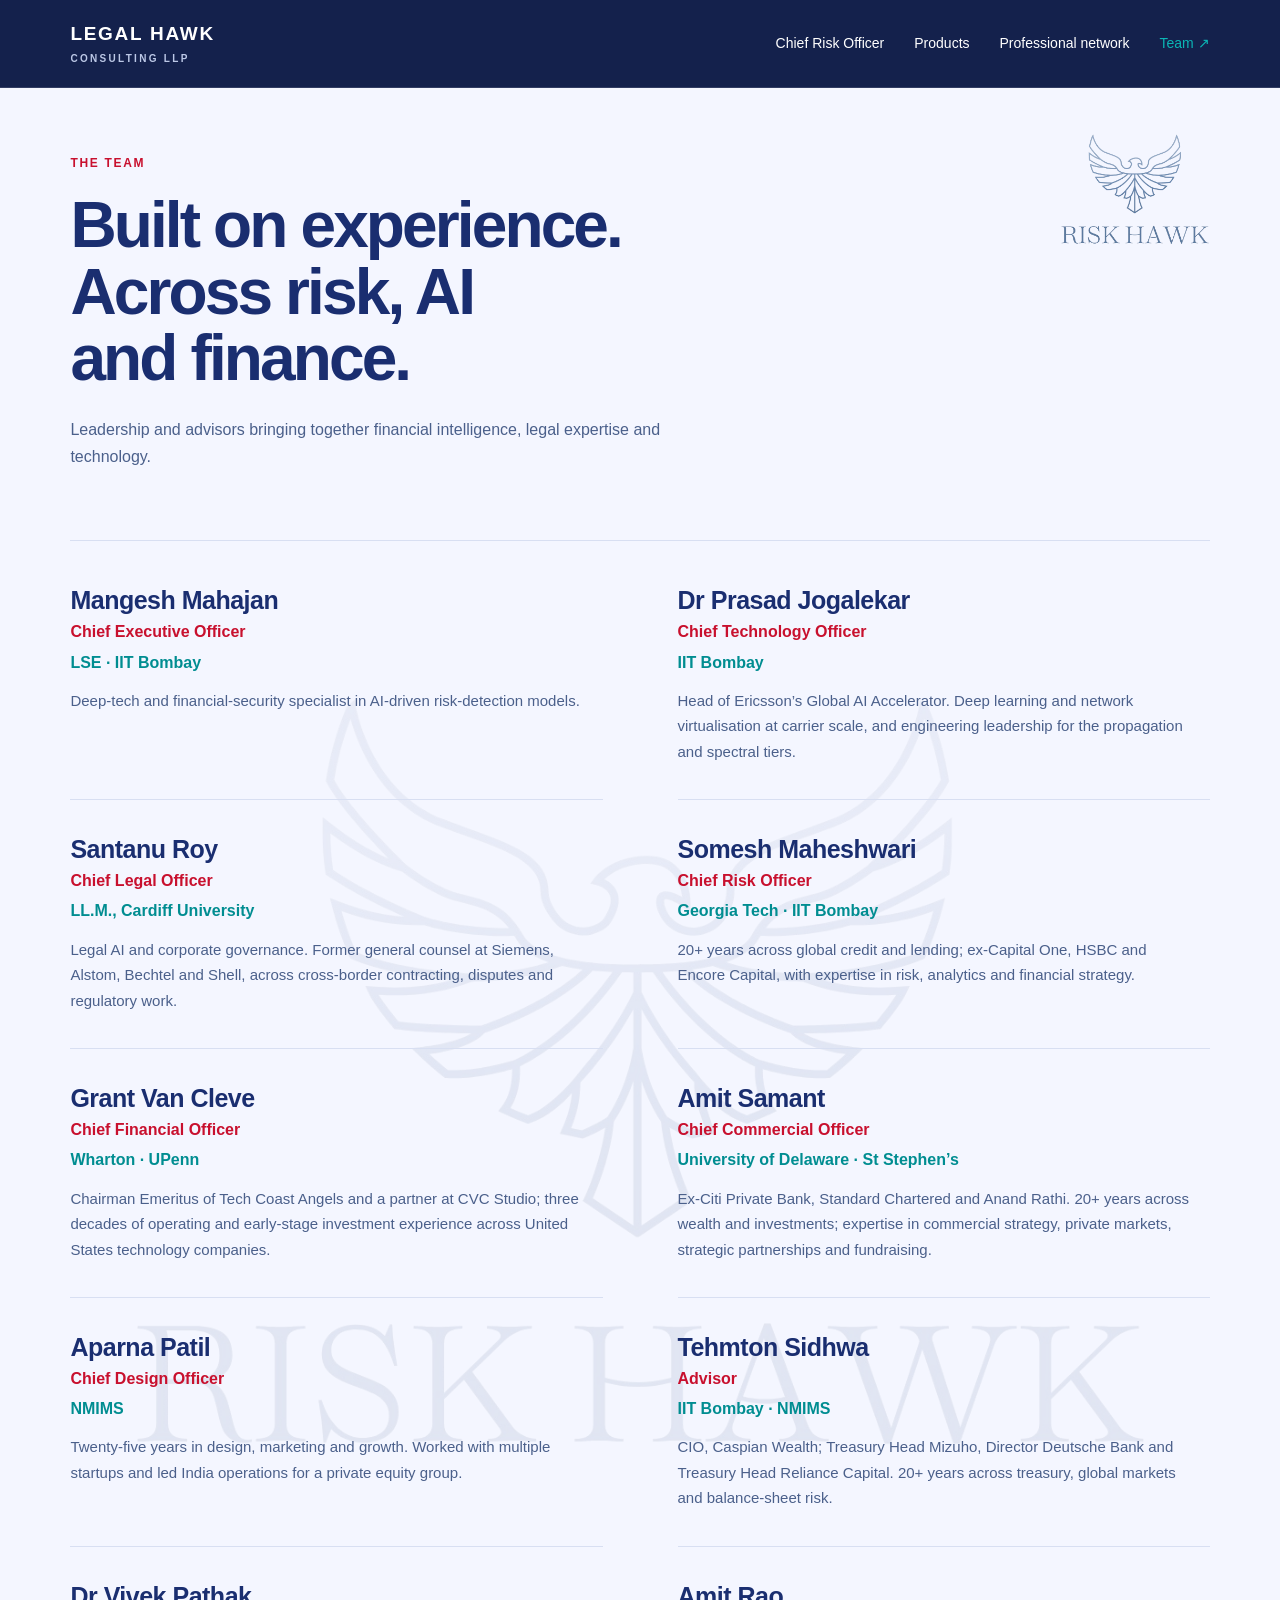
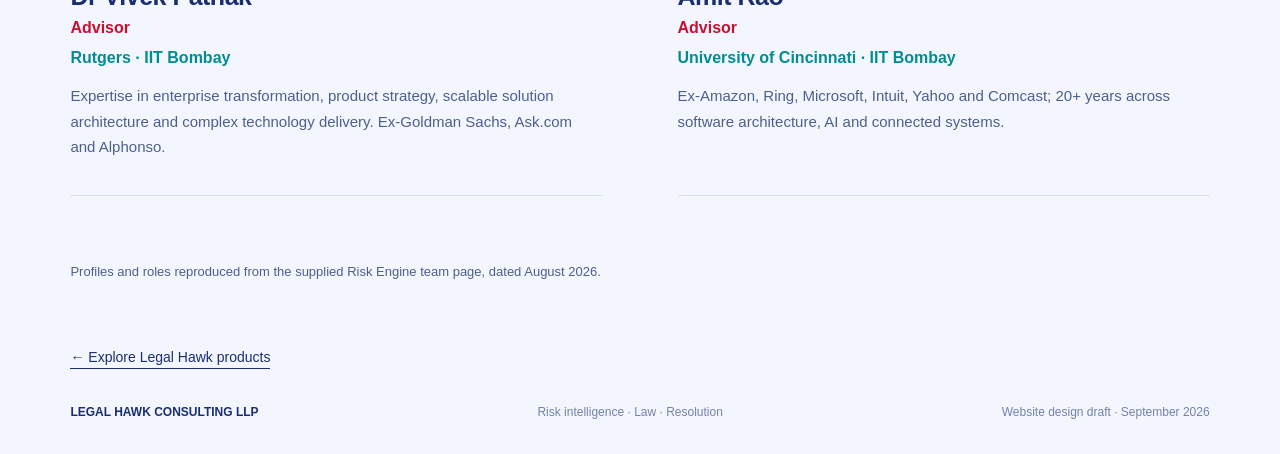
==== team.html @ fd09e492 "Add Legal Hawk website and team page for GitHub Pages" ====
<!doctype html><html lang="en"><head><meta charset="utf-8"><meta name="viewport" content="width=device-width,initial-scale=1"><title>Our Team | Legal Hawk Consulting LLP</title><meta name="description" content="Legal Hawk: commercial lending risk intelligence and future products across insolvency, mediation and distressed assets."><link rel="stylesheet" href="style.css"><link rel="icon" href="data:image/svg+xml,%3Csvg xmlns='http://www.w3.org/2000/svg' viewBox='0 0 32 32'%3E%3Crect width='32' height='32' rx='5' fill='%2314214c'/%3E%3Ctext x='7' y='24' fill='%230bb5b5' font-family='Arial' font-size='24' font-weight='bold'%3EL%3C/text%3E%3C/svg%3E"></head><body><header><a class="brand" href="index.html">LEGAL HAWK<small>CONSULTING LLP</small></a><nav aria-label="Main navigation"><a href="index.html#cro">Chief Risk Officer</a><a href="index.html#products">Products</a><a href="index.html#network">Professional network</a><a href="team.html" aria-current="page">Team ↗</a></nav></header><main><div class="wrap"><section class="team-hero"><div class="eyebrow">The team</div><h1>Built on experience.<br>Across risk, AI<br>and finance.</h1><p>Leadership and advisors bringing together financial intelligence, legal expertise and technology.</p><img src="assets/risk-hawk-blue.webp" alt="Risk Hawk emblem"></section><section class="team-grid" aria-label="Leadership and advisors"><article class="person"><h2>Mangesh Mahajan</h2><div class="role">Chief Executive Officer</div><div class="education">LSE · IIT Bombay</div><p>Deep-tech and financial-security specialist in AI-driven risk-detection models.</p></article><article class="person"><h2>Dr Prasad Jogalekar</h2><div class="role">Chief Technology Officer</div><div class="education">IIT Bombay</div><p>Head of Ericsson’s Global AI Accelerator. Deep learning and network virtualisation at carrier scale, and engineering leadership for the propagation and spectral tiers.</p></article><article class="person"><h2>Santanu Roy</h2><div class="role">Chief Legal Officer</div><div class="education">LL.M., Cardiff University</div><p>Legal AI and corporate governance. Former general counsel at Siemens, Alstom, Bechtel and Shell, across cross-border contracting, disputes and regulatory work.</p></article><article class="person"><h2>Somesh Maheshwari</h2><div class="role">Chief Risk Officer</div><div class="education">Georgia Tech · IIT Bombay</div><p>20+ years across global credit and lending; ex-Capital One, HSBC and Encore Capital, with expertise in risk, analytics and financial strategy.</p></article><article class="person"><h2>Grant Van Cleve</h2><div class="role">Chief Financial Officer</div><div class="education">Wharton · UPenn</div><p>Chairman Emeritus of Tech Coast Angels and a partner at CVC Studio; three decades of operating and early-stage investment experience across United States technology companies.</p></article><article class="person"><h2>Amit Samant</h2><div class="role">Chief Commercial Officer</div><div class="education">University of Delaware · St Stephen’s</div><p>Ex-Citi Private Bank, Standard Chartered and Anand Rathi. 20+ years across wealth and investments; expertise in commercial strategy, private markets, strategic partnerships and fundraising.</p></article><article class="person"><h2>Aparna Patil</h2><div class="role">Chief Design Officer</div><div class="education">NMIMS</div><p>Twenty-five years in design, marketing and growth. Worked with multiple startups and led India operations for a private equity group.</p></article><article class="person"><h2>Tehmton Sidhwa</h2><div class="role">Advisor</div><div class="education">IIT Bombay · NMIMS</div><p>CIO, Caspian Wealth; Treasury Head Mizuho, Director Deutsche Bank and Treasury Head Reliance Capital. 20+ years across treasury, global markets and balance-sheet risk.</p></article><article class="person"><h2>Dr Vivek Pathak</h2><div class="role">Advisor</div><div class="education">Rutgers · IIT Bombay</div><p>Expertise in enterprise transformation, product strategy, scalable solution architecture and complex technology delivery. Ex-Goldman Sachs, Ask.com and Alphonso.</p></article><article class="person"><h2>Amit Rao</h2><div class="role">Advisor</div><div class="education">University of Cincinnati · IIT Bombay</div><p>Ex-Amazon, Ring, Microsoft, Intuit, Yahoo and Comcast; 20+ years across software architecture, AI and connected systems.</p></article></section><p class="team-foot">Profiles and roles reproduced from the supplied Risk Engine team page, dated August 2026.</p><a class="link" href="index.html">← Explore Legal Hawk products</a></div></main><div class="wrap"><footer><b>LEGAL HAWK CONSULTING LLP</b><span>Risk intelligence · Law · Resolution</span><span>Website design draft · September 2026</span></footer></div></body></html>
---- style.css ----
:root{--navy:#14214c;--ink:#1a2e70;--teal:#0bb5b5;--red:#c8102e;--blue:#3d50a2;--pale:#f4f6ff;--line:#d8dff2;--body:#4b608b}*{box-sizing:border-box}html{scroll-behavior:smooth;scroll-padding-top:95px}body{margin:0;font:16px/1.7 Arial,sans-serif;color:var(--ink);background:var(--pale)}a{color:inherit;text-decoration:none}button{font:inherit}header{height:88px;padding:0 5.5%;display:flex;align-items:center;justify-content:space-between;border-bottom:1px solid #ffffff20;background:var(--navy);color:white;gap:25px}.brand{font-size:19px;font-weight:700;letter-spacing:.09em;line-height:1.25}.brand small{display:block;font-size:10px;letter-spacing:.23em;margin-top:7px;color:#bcc8e6}nav{display:flex;gap:30px;font-size:14px}nav a:hover,nav a[aria-current]{color:var(--teal)}.wrap{width:min(1230px,89%);margin:auto}.hero{background:var(--navy);color:white;overflow:hidden}.hero-inner{padding:66px 0 58px;display:grid;grid-template-columns:1.5fr 1fr;gap:55px;align-items:center}.chips{display:flex;gap:10px;margin-bottom:32px}.chips i{height:34px;width:34px;border-radius:8px;background:var(--red)}.chips i:nth-child(2){background:var(--teal)}.chips i:nth-child(3){background:var(--blue)}.eyebrow{font-size:12px;font-weight:700;letter-spacing:.14em;text-transform:uppercase;color:var(--red)}.hero .eyebrow{color:#bdc9e8}h1{font-size:clamp(48px,6.3vw,83px);line-height:1.04;letter-spacing:-.045em;margin:19px 0 24px}h1 span{color:var(--teal)}h2{font-size:clamp(32px,3.5vw,48px);line-height:1.16;letter-spacing:-.035em;margin:16px 0 23px}h3{font-size:24px;line-height:1.3;margin:12px 0}p{color:var(--body);margin:0 0 20px}.hero p{color:#d4def2;max-width:640px;font-size:18px}.hero .lead{font-size:22px;color:#ff8297;font-style:italic}.hero-art{text-align:center;border:1px solid #52639a66;padding:25px 25px 30px;background:#1b2c602f;position:relative}.hero-art img{display:block;width:100%;margin:-20px auto -10px}.hero-art .eyebrow{color:var(--teal)}.hero-art p{font-size:13px;margin:10px 0 0}.actions{display:flex;gap:23px;align-items:center;flex-wrap:wrap;margin-top:30px}.btn{background:var(--teal);color:#102047;padding:14px 21px;display:inline-block;font-weight:700;font-size:14px}.link{font-size:14px;border-bottom:1px solid currentColor;padding-bottom:3px}.strip{display:grid;grid-template-columns:repeat(3,1fr);border-top:1px solid #52639a77;padding:28px 0 36px;gap:35px}.strip b{display:block;color:var(--teal);font-size:26px}.strip span{font-size:13px;color:#c4d1eb}.section{padding:85px 0;border-bottom:1px solid var(--line)}.section-head{display:flex;justify-content:space-between;align-items:end;gap:50px;margin-bottom:35px}.section-head p{max-width:430px;margin:0}.status{display:inline-block;background:#e1e8fa;color:var(--ink);font-size:11px;letter-spacing:.08em;padding:5px 9px;font-weight:700}.status.current{background:#d5eeec;color:#136b70}.product-main{display:grid;grid-template-columns:1fr 1fr;gap:60px}.product-main h3{font-size:29px}.layers{display:grid;gap:12px}.layer{background:white;border-left:3px solid var(--teal);padding:20px 24px}.layer b{font-size:17px}.layer p{font-size:14px;margin:6px 0 0}.workflow{display:grid;grid-template-columns:repeat(4,1fr);margin:40px 0 0;gap:1px;background:var(--line);border:1px solid var(--line)}.workflow div{background:#eaf0fc;padding:22px}.workflow span{display:block;font-size:12px;color:var(--red);margin-bottom:10px}.evidence{margin-top:28px;border-top:1px solid var(--line);padding-top:20px;font-size:14px}.evidence b{color:var(--ink)}.product-grid{display:grid;grid-template-columns:repeat(2,1fr);gap:24px}.product-card{padding:30px;background:white;border-top:3px solid var(--blue)}.product-card:last-child{grid-column:1/-1}.product-card .num{float:right;color:#8392ba;font-size:13px}.product-card p{font-size:15px}.product-card details{border-top:1px solid var(--line);padding-top:16px;margin-top:20px}.product-card summary{cursor:pointer;font-size:14px;font-weight:700}.product-card ul{font-size:14px;color:var(--body);padding-left:20px;line-height:1.85}.note{font-size:13px;color:#60749e;margin-top:22px}.referral{background:var(--navy);color:white}.referral p{color:#c7d3eb}.referral .eyebrow{color:#ff8297}.ref-grid{display:grid;grid-template-columns:1.15fr 1fr 1fr;gap:40px;margin-top:40px}.reward{border-top:1px solid #6373a6;padding-top:20px}.reward strong{font-size:55px;line-height:1.2;color:var(--teal)}.reward h3{font-size:19px}.reward p{font-size:14px}.team-banner{display:flex;align-items:center;justify-content:space-between;gap:40px}.team-banner img{width:190px;height:190px;object-fit:contain}.team-hero{padding:65px 0 50px;border-bottom:1px solid var(--line);position:relative}.team-hero h1{font-size:clamp(40px,5vw,64px);max-width:850px}.team-hero p{max-width:650px}.team-hero img{position:absolute;right:0;top:45px;width:150px;opacity:.8}.team-grid{display:grid;grid-template-columns:1fr 1fr;gap:0 75px;position:relative;padding:10px 0 65px}.team-grid:before{content:'';position:absolute;inset:0;background:url('assets/hawk-watermark.webp') center/90% auto no-repeat;pointer-events:none}.person{position:relative;padding:35px 0;border-bottom:1px solid var(--line)}.person h2{font-size:25px;letter-spacing:-.02em;margin:0 0 3px}.role{color:var(--red);font-weight:700}.education{color:#008d91;font-weight:700;margin:3px 0 12px}.person p{font-size:15px;max-width:520px;margin:0}.team-foot{font-size:13px;padding-bottom:40px}footer{padding:32px 0;font-size:12px;display:flex;justify-content:space-between;gap:20px;color:#7283a9}footer b{color:var(--ink)}a:focus-visible,summary:focus-visible{outline:3px solid var(--teal);outline-offset:6px}@media(max-width:800px){header{height:auto;min-height:85px;padding:18px 5.5%;flex-wrap:wrap}nav{gap:20px;font-size:13px}.hero-inner{grid-template-columns:1fr;gap:30px;padding-top:40px}.hero-art{max-width:380px;width:100%;margin:auto}.hero-art img{width:260px}.section{padding:55px 0}.section-head{display:block}.section-head p{margin-top:20px}.product-main{grid-template-columns:1fr;gap:25px}.ref-grid{grid-template-columns:1fr 1fr}.ref-grid>div:first-child{grid-column:1/-1}.team-grid{gap:0 35px}.team-hero img{display:none}.strip{gap:18px}.strip b{font-size:22px}}@media(max-width:520px){h1{font-size:49px}.hero p{font-size:16px}.hero .lead{font-size:19px}.strip{grid-template-columns:1fr;gap:13px}.strip b{display:inline;margin-right:12px;font-size:21px}.product-grid,.team-grid,.ref-grid{grid-template-columns:1fr}.product-card{padding:23px}.workflow{grid-template-columns:1fr 1fr}.team-banner img{display:none}.team-banner{display:block}.team-grid:before{background-size:150%}.reward strong{font-size:46px}footer{display:block}.brand{font-size:17px}}@media(prefers-reduced-motion:reduce){html{scroll-behavior:auto}}
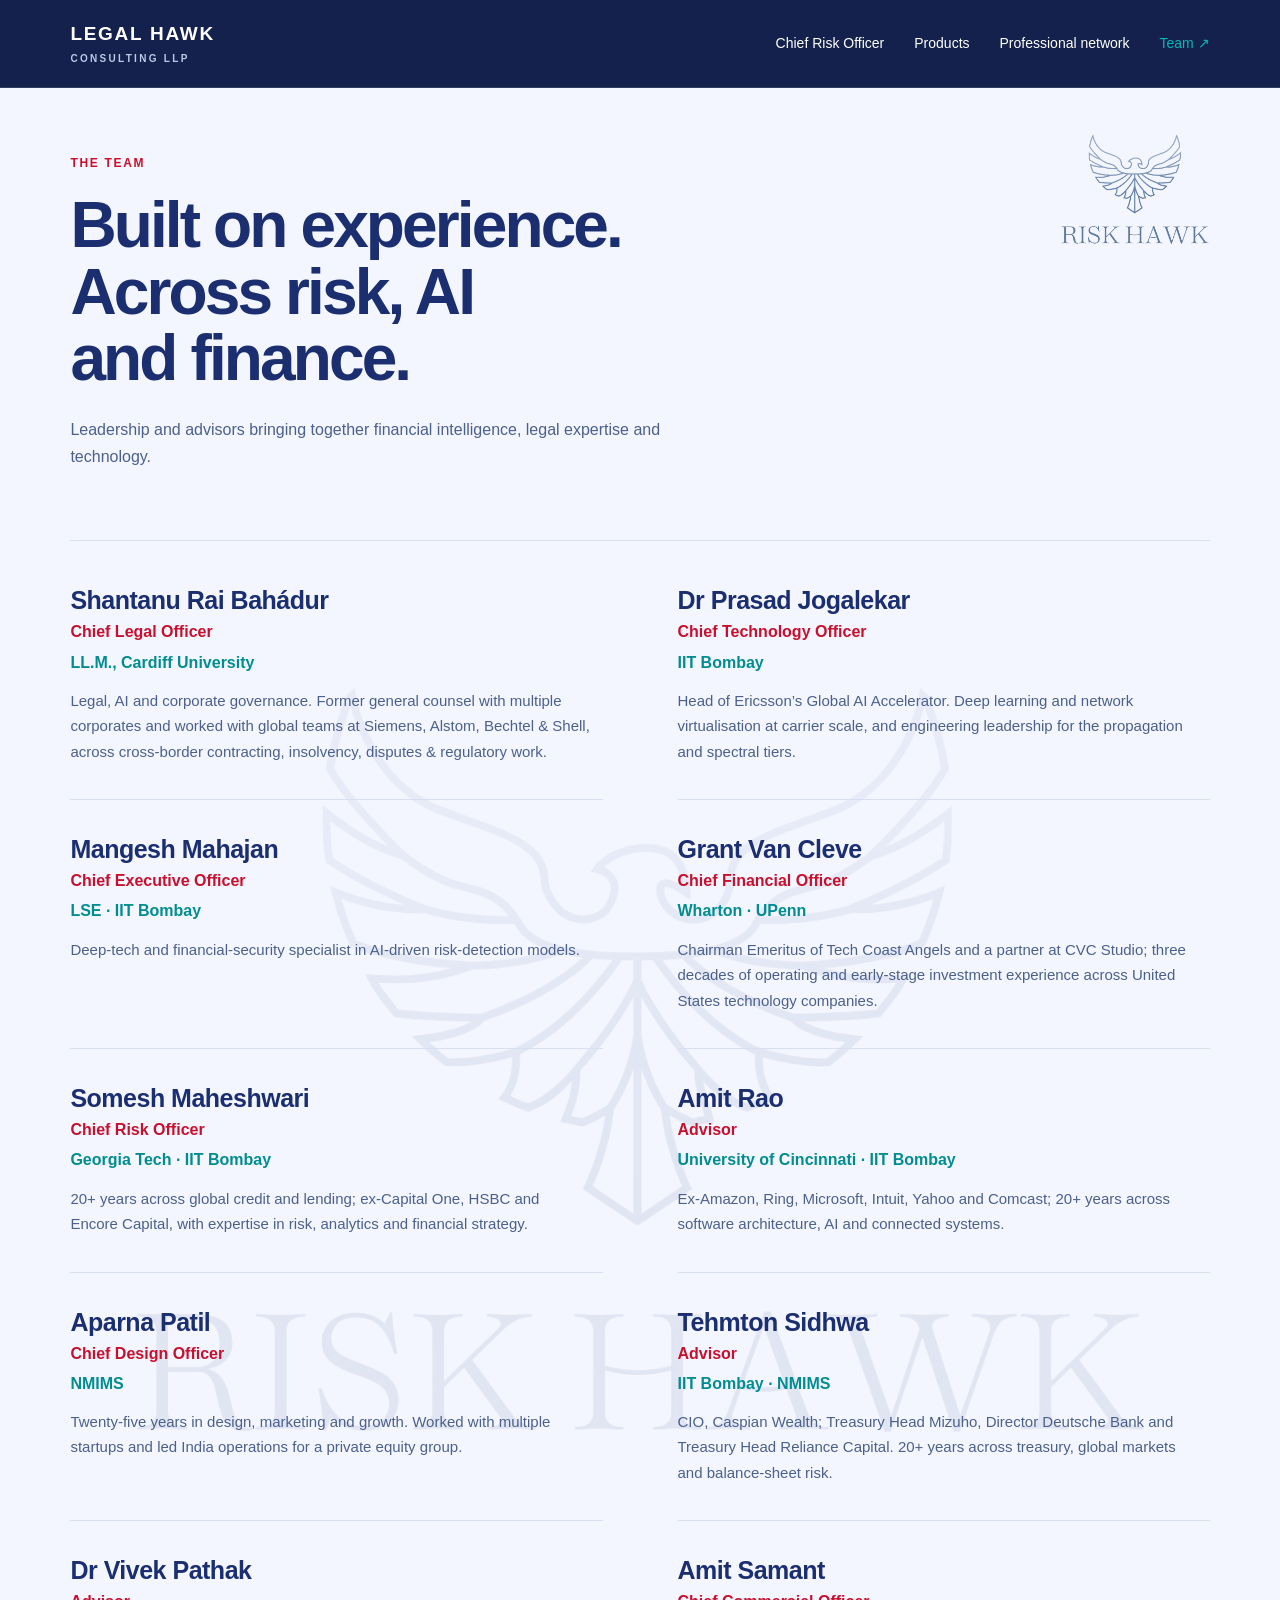
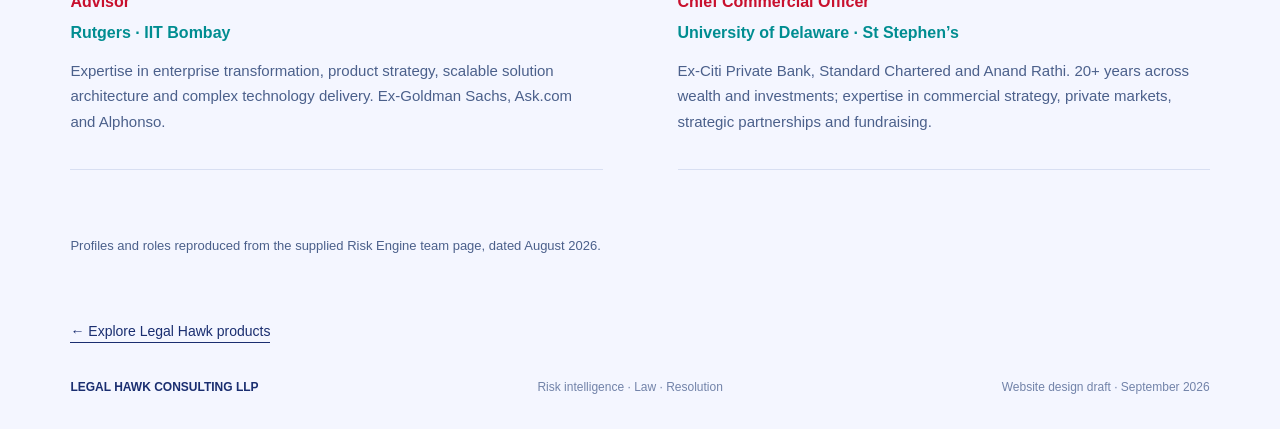
==== commit 964f3ab6: "Update IBC distress copy and reorder the team Revise the first IBC-as-a-Service distress-signal bull" ====
--- a/team.html
+++ b/team.html
@@ -1 +1 @@
-<!doctype html><html lang="en"><head><meta charset="utf-8"><meta name="viewport" content="width=device-width,initial-scale=1"><title>Our Team | Legal Hawk Consulting LLP</title><meta name="description" content="Legal Hawk: commercial lending risk intelligence and future products across insolvency, mediation and distressed assets."><link rel="stylesheet" href="style.css"><link rel="icon" href="data:image/svg+xml,%3Csvg xmlns='http://www.w3.org/2000/svg' viewBox='0 0 32 32'%3E%3Crect width='32' height='32' rx='5' fill='%2314214c'/%3E%3Ctext x='7' y='24' fill='%230bb5b5' font-family='Arial' font-size='24' font-weight='bold'%3EL%3C/text%3E%3C/svg%3E"></head><body><header><a class="brand" href="index.html">LEGAL HAWK<small>CONSULTING LLP</small></a><nav aria-label="Main navigation"><a href="index.html#cro">Chief Risk Officer</a><a href="index.html#products">Products</a><a href="index.html#network">Professional network</a><a href="team.html" aria-current="page">Team ↗</a></nav></header><main><div class="wrap"><section class="team-hero"><div class="eyebrow">The team</div><h1>Built on experience.<br>Across risk, AI<br>and finance.</h1><p>Leadership and advisors bringing together financial intelligence, legal expertise and technology.</p><img src="assets/risk-hawk-blue.webp" alt="Risk Hawk emblem"></section><section class="team-grid" aria-label="Leadership and advisors"><article class="person"><h2>Mangesh Mahajan</h2><div class="role">Chief Executive Officer</div><div class="education">LSE · IIT Bombay</div><p>Deep-tech and financial-security specialist in AI-driven risk-detection models.</p></article><article class="person"><h2>Dr Prasad Jogalekar</h2><div class="role">Chief Technology Officer</div><div class="education">IIT Bombay</div><p>Head of Ericsson’s Global AI Accelerator. Deep learning and network virtualisation at carrier scale, and engineering leadership for the propagation and spectral tiers.</p></article><article class="person"><h2>Santanu Roy</h2><div class="role">Chief Legal Officer</div><div class="education">LL.M., Cardiff University</div><p>Legal AI and corporate governance. Former general counsel at Siemens, Alstom, Bechtel and Shell, across cross-border contracting, disputes and regulatory work.</p></article><article class="person"><h2>Somesh Maheshwari</h2><div class="role">Chief Risk Officer</div><div class="education">Georgia Tech · IIT Bombay</div><p>20+ years across global credit and lending; ex-Capital One, HSBC and Encore Capital, with expertise in risk, analytics and financial strategy.</p></article><article class="person"><h2>Grant Van Cleve</h2><div class="role">Chief Financial Officer</div><div class="education">Wharton · UPenn</div><p>Chairman Emeritus of Tech Coast Angels and a partner at CVC Studio; three decades of operating and early-stage investment experience across United States technology companies.</p></article><article class="person"><h2>Amit Samant</h2><div class="role">Chief Commercial Officer</div><div class="education">University of Delaware · St Stephen’s</div><p>Ex-Citi Private Bank, Standard Chartered and Anand Rathi. 20+ years across wealth and investments; expertise in commercial strategy, private markets, strategic partnerships and fundraising.</p></article><article class="person"><h2>Aparna Patil</h2><div class="role">Chief Design Officer</div><div class="education">NMIMS</div><p>Twenty-five years in design, marketing and growth. Worked with multiple startups and led India operations for a private equity group.</p></article><article class="person"><h2>Tehmton Sidhwa</h2><div class="role">Advisor</div><div class="education">IIT Bombay · NMIMS</div><p>CIO, Caspian Wealth; Treasury Head Mizuho, Director Deutsche Bank and Treasury Head Reliance Capital. 20+ years across treasury, global markets and balance-sheet risk.</p></article><article class="person"><h2>Dr Vivek Pathak</h2><div class="role">Advisor</div><div class="education">Rutgers · IIT Bombay</div><p>Expertise in enterprise transformation, product strategy, scalable solution architecture and complex technology delivery. Ex-Goldman Sachs, Ask.com and Alphonso.</p></article><article class="person"><h2>Amit Rao</h2><div class="role">Advisor</div><div class="education">University of Cincinnati · IIT Bombay</div><p>Ex-Amazon, Ring, Microsoft, Intuit, Yahoo and Comcast; 20+ years across software architecture, AI and connected systems.</p></article></section><p class="team-foot">Profiles and roles reproduced from the supplied Risk Engine team page, dated August 2026.</p><a class="link" href="index.html">← Explore Legal Hawk products</a></div></main><div class="wrap"><footer><b>LEGAL HAWK CONSULTING LLP</b><span>Risk intelligence · Law · Resolution</span><span>Website design draft · September 2026</span></footer></div></body></html>+<!doctype html><html lang="en"><head><meta charset="utf-8"><meta name="viewport" content="width=device-width,initial-scale=1"><title>Our Team | Legal Hawk Consulting LLP</title><meta name="description" content="Legal Hawk: commercial lending risk intelligence and future products across insolvency, mediation and distressed assets."><link rel="stylesheet" href="style.css"><link rel="icon" href="data:image/svg+xml,%3Csvg xmlns='http://www.w3.org/2000/svg' viewBox='0 0 32 32'%3E%3Crect width='32' height='32' rx='5' fill='%2314214c'/%3E%3Ctext x='7' y='24' fill='%230bb5b5' font-family='Arial' font-size='24' font-weight='bold'%3EL%3C/text%3E%3C/svg%3E"></head><body><header><a class="brand" href="index.html">LEGAL HAWK<small>CONSULTING LLP</small></a><nav aria-label="Main navigation"><a href="index.html#cro">Chief Risk Officer</a><a href="index.html#products">Products</a><a href="index.html#network">Professional network</a><a href="team.html" aria-current="page">Team ↗</a></nav></header><main><div class="wrap"><section class="team-hero"><div class="eyebrow">The team</div><h1>Built on experience.<br>Across risk, AI<br>and finance.</h1><p>Leadership and advisors bringing together financial intelligence, legal expertise and technology.</p><img src="assets/risk-hawk-blue.webp" alt="Risk Hawk emblem"></section><section class="team-grid" aria-label="Leadership and advisors"><article class="person"><h2>Shantanu Rai Bahádur</h2><div class="role">Chief Legal Officer</div><div class="education">LL.M., Cardiff University</div><p>Legal, AI and corporate governance. Former general counsel with multiple corporates and worked with global teams at Siemens, Alstom, Bechtel &amp; Shell, across cross-border contracting, insolvency, disputes &amp; regulatory work.</p></article><article class="person"><h2>Dr Prasad Jogalekar</h2><div class="role">Chief Technology Officer</div><div class="education">IIT Bombay</div><p>Head of Ericsson’s Global AI Accelerator. Deep learning and network virtualisation at carrier scale, and engineering leadership for the propagation and spectral tiers.</p></article><article class="person"><h2>Mangesh Mahajan</h2><div class="role">Chief Executive Officer</div><div class="education">LSE · IIT Bombay</div><p>Deep-tech and financial-security specialist in AI-driven risk-detection models.</p></article><article class="person"><h2>Grant Van Cleve</h2><div class="role">Chief Financial Officer</div><div class="education">Wharton · UPenn</div><p>Chairman Emeritus of Tech Coast Angels and a partner at CVC Studio; three decades of operating and early-stage investment experience across United States technology companies.</p></article><article class="person"><h2>Somesh Maheshwari</h2><div class="role">Chief Risk Officer</div><div class="education">Georgia Tech · IIT Bombay</div><p>20+ years across global credit and lending; ex-Capital One, HSBC and Encore Capital, with expertise in risk, analytics and financial strategy.</p></article><article class="person"><h2>Amit Rao</h2><div class="role">Advisor</div><div class="education">University of Cincinnati · IIT Bombay</div><p>Ex-Amazon, Ring, Microsoft, Intuit, Yahoo and Comcast; 20+ years across software architecture, AI and connected systems.</p></article><article class="person"><h2>Aparna Patil</h2><div class="role">Chief Design Officer</div><div class="education">NMIMS</div><p>Twenty-five years in design, marketing and growth. Worked with multiple startups and led India operations for a private equity group.</p></article><article class="person"><h2>Tehmton Sidhwa</h2><div class="role">Advisor</div><div class="education">IIT Bombay · NMIMS</div><p>CIO, Caspian Wealth; Treasury Head Mizuho, Director Deutsche Bank and Treasury Head Reliance Capital. 20+ years across treasury, global markets and balance-sheet risk.</p></article><article class="person"><h2>Dr Vivek Pathak</h2><div class="role">Advisor</div><div class="education">Rutgers · IIT Bombay</div><p>Expertise in enterprise transformation, product strategy, scalable solution architecture and complex technology delivery. Ex-Goldman Sachs, Ask.com and Alphonso.</p></article><article class="person"><h2>Amit Samant</h2><div class="role">Chief Commercial Officer</div><div class="education">University of Delaware · St Stephen’s</div><p>Ex-Citi Private Bank, Standard Chartered and Anand Rathi. 20+ years across wealth and investments; expertise in commercial strategy, private markets, strategic partnerships and fundraising.</p></article></section><p class="team-foot">Profiles and roles reproduced from the supplied Risk Engine team page, dated August 2026.</p><a class="link" href="index.html">← Explore Legal Hawk products</a></div></main><div class="wrap"><footer><b>LEGAL HAWK CONSULTING LLP</b><span>Risk intelligence · Law · Resolution</span><span>Website design draft · September 2026</span></footer></div></body></html>
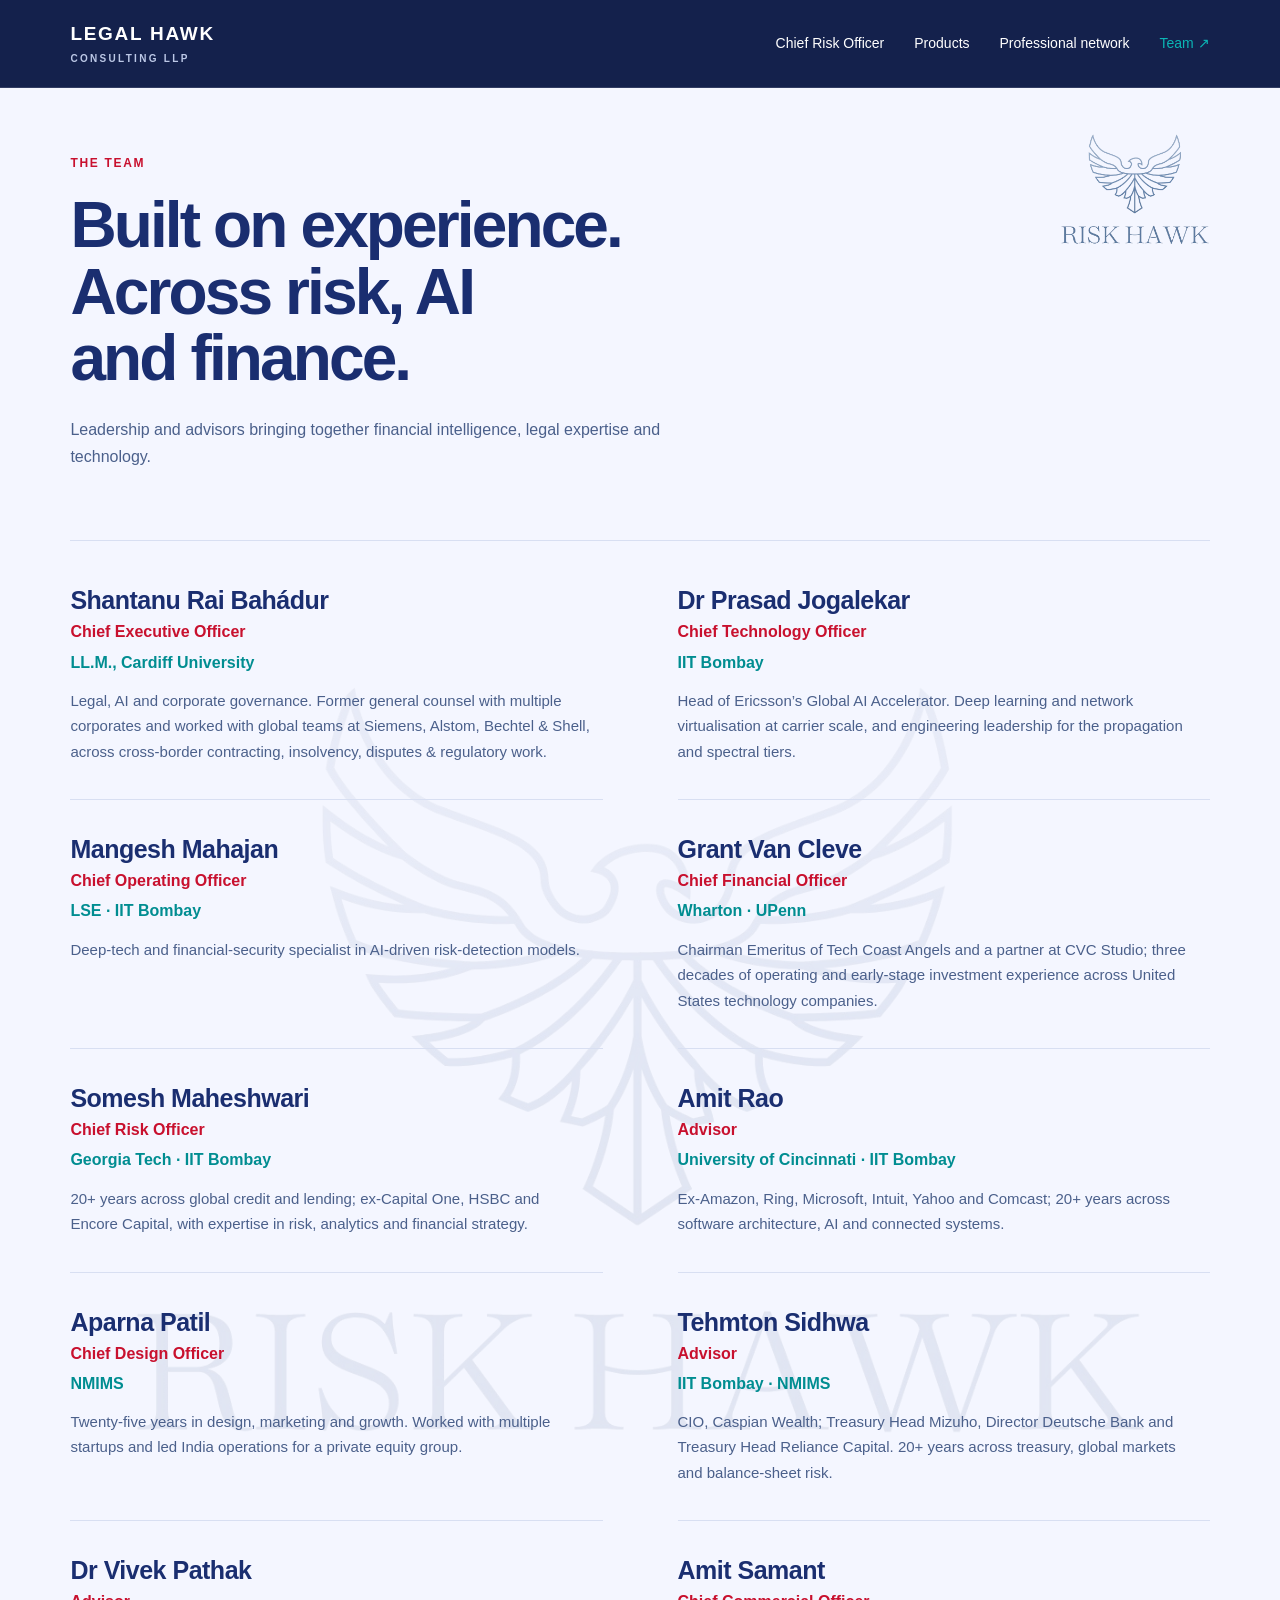
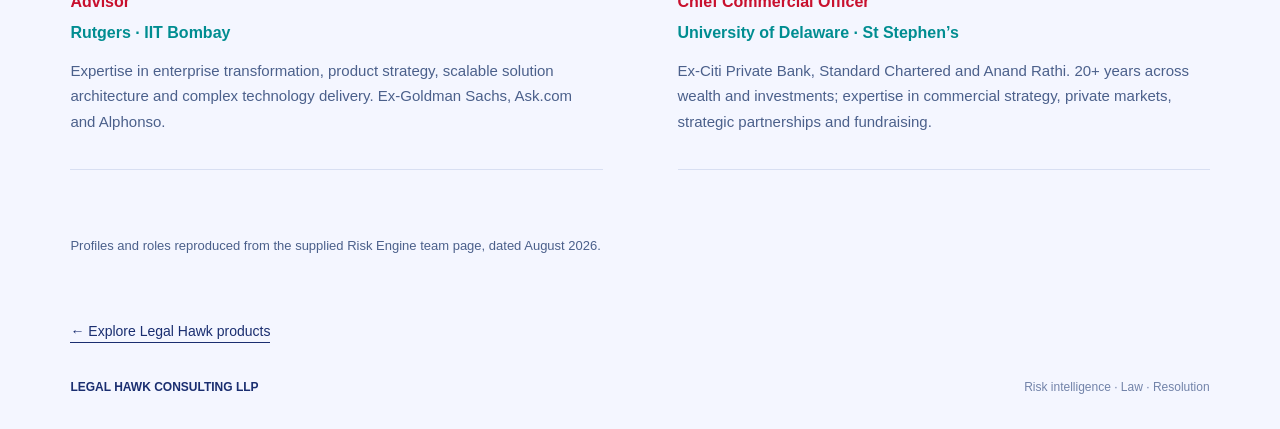
==== commit 0ca53627: "Show the five product lines as current offerings Update the officer titles, replace future-offering " ====
--- a/team.html
+++ b/team.html
@@ -1 +1 @@
-<!doctype html><html lang="en"><head><meta charset="utf-8"><meta name="viewport" content="width=device-width,initial-scale=1"><title>Our Team | Legal Hawk Consulting LLP</title><meta name="description" content="Legal Hawk: commercial lending risk intelligence and future products across insolvency, mediation and distressed assets."><link rel="stylesheet" href="style.css"><link rel="icon" href="data:image/svg+xml,%3Csvg xmlns='http://www.w3.org/2000/svg' viewBox='0 0 32 32'%3E%3Crect width='32' height='32' rx='5' fill='%2314214c'/%3E%3Ctext x='7' y='24' fill='%230bb5b5' font-family='Arial' font-size='24' font-weight='bold'%3EL%3C/text%3E%3C/svg%3E"></head><body><header><a class="brand" href="index.html">LEGAL HAWK<small>CONSULTING LLP</small></a><nav aria-label="Main navigation"><a href="index.html#cro">Chief Risk Officer</a><a href="index.html#products">Products</a><a href="index.html#network">Professional network</a><a href="team.html" aria-current="page">Team ↗</a></nav></header><main><div class="wrap"><section class="team-hero"><div class="eyebrow">The team</div><h1>Built on experience.<br>Across risk, AI<br>and finance.</h1><p>Leadership and advisors bringing together financial intelligence, legal expertise and technology.</p><img src="assets/risk-hawk-blue.webp" alt="Risk Hawk emblem"></section><section class="team-grid" aria-label="Leadership and advisors"><article class="person"><h2>Shantanu Rai Bahádur</h2><div class="role">Chief Legal Officer</div><div class="education">LL.M., Cardiff University</div><p>Legal, AI and corporate governance. Former general counsel with multiple corporates and worked with global teams at Siemens, Alstom, Bechtel &amp; Shell, across cross-border contracting, insolvency, disputes &amp; regulatory work.</p></article><article class="person"><h2>Dr Prasad Jogalekar</h2><div class="role">Chief Technology Officer</div><div class="education">IIT Bombay</div><p>Head of Ericsson’s Global AI Accelerator. Deep learning and network virtualisation at carrier scale, and engineering leadership for the propagation and spectral tiers.</p></article><article class="person"><h2>Mangesh Mahajan</h2><div class="role">Chief Executive Officer</div><div class="education">LSE · IIT Bombay</div><p>Deep-tech and financial-security specialist in AI-driven risk-detection models.</p></article><article class="person"><h2>Grant Van Cleve</h2><div class="role">Chief Financial Officer</div><div class="education">Wharton · UPenn</div><p>Chairman Emeritus of Tech Coast Angels and a partner at CVC Studio; three decades of operating and early-stage investment experience across United States technology companies.</p></article><article class="person"><h2>Somesh Maheshwari</h2><div class="role">Chief Risk Officer</div><div class="education">Georgia Tech · IIT Bombay</div><p>20+ years across global credit and lending; ex-Capital One, HSBC and Encore Capital, with expertise in risk, analytics and financial strategy.</p></article><article class="person"><h2>Amit Rao</h2><div class="role">Advisor</div><div class="education">University of Cincinnati · IIT Bombay</div><p>Ex-Amazon, Ring, Microsoft, Intuit, Yahoo and Comcast; 20+ years across software architecture, AI and connected systems.</p></article><article class="person"><h2>Aparna Patil</h2><div class="role">Chief Design Officer</div><div class="education">NMIMS</div><p>Twenty-five years in design, marketing and growth. Worked with multiple startups and led India operations for a private equity group.</p></article><article class="person"><h2>Tehmton Sidhwa</h2><div class="role">Advisor</div><div class="education">IIT Bombay · NMIMS</div><p>CIO, Caspian Wealth; Treasury Head Mizuho, Director Deutsche Bank and Treasury Head Reliance Capital. 20+ years across treasury, global markets and balance-sheet risk.</p></article><article class="person"><h2>Dr Vivek Pathak</h2><div class="role">Advisor</div><div class="education">Rutgers · IIT Bombay</div><p>Expertise in enterprise transformation, product strategy, scalable solution architecture and complex technology delivery. Ex-Goldman Sachs, Ask.com and Alphonso.</p></article><article class="person"><h2>Amit Samant</h2><div class="role">Chief Commercial Officer</div><div class="education">University of Delaware · St Stephen’s</div><p>Ex-Citi Private Bank, Standard Chartered and Anand Rathi. 20+ years across wealth and investments; expertise in commercial strategy, private markets, strategic partnerships and fundraising.</p></article></section><p class="team-foot">Profiles and roles reproduced from the supplied Risk Engine team page, dated August 2026.</p><a class="link" href="index.html">← Explore Legal Hawk products</a></div></main><div class="wrap"><footer><b>LEGAL HAWK CONSULTING LLP</b><span>Risk intelligence · Law · Resolution</span><span>Website design draft · September 2026</span></footer></div></body></html>+<!doctype html><html lang="en"><head><meta charset="utf-8"><meta name="viewport" content="width=device-width,initial-scale=1"><title>Our Team | Legal Hawk Consulting LLP</title><meta name="description" content="Legal Hawk: commercial lending risk intelligence and future products across insolvency, mediation and distressed assets."><link rel="stylesheet" href="style.css"><link rel="icon" href="data:image/svg+xml,%3Csvg xmlns='http://www.w3.org/2000/svg' viewBox='0 0 32 32'%3E%3Crect width='32' height='32' rx='5' fill='%2314214c'/%3E%3Ctext x='7' y='24' fill='%230bb5b5' font-family='Arial' font-size='24' font-weight='bold'%3EL%3C/text%3E%3C/svg%3E"></head><body><header><a class="brand" href="index.html">LEGAL HAWK<small>CONSULTING LLP</small></a><nav aria-label="Main navigation"><a href="index.html#cro">Chief Risk Officer</a><a href="index.html#products">Products</a><a href="index.html#network">Professional network</a><a href="team.html" aria-current="page">Team ↗</a></nav></header><main><div class="wrap"><section class="team-hero"><div class="eyebrow">The team</div><h1>Built on experience.<br>Across risk, AI<br>and finance.</h1><p>Leadership and advisors bringing together financial intelligence, legal expertise and technology.</p><img src="assets/risk-hawk-blue.webp" alt="Risk Hawk emblem"></section><section class="team-grid" aria-label="Leadership and advisors"><article class="person"><h2>Shantanu Rai Bahádur</h2><div class="role">Chief Executive Officer</div><div class="education">LL.M., Cardiff University</div><p>Legal, AI and corporate governance. Former general counsel with multiple corporates and worked with global teams at Siemens, Alstom, Bechtel &amp; Shell, across cross-border contracting, insolvency, disputes &amp; regulatory work.</p></article><article class="person"><h2>Dr Prasad Jogalekar</h2><div class="role">Chief Technology Officer</div><div class="education">IIT Bombay</div><p>Head of Ericsson’s Global AI Accelerator. Deep learning and network virtualisation at carrier scale, and engineering leadership for the propagation and spectral tiers.</p></article><article class="person"><h2>Mangesh Mahajan</h2><div class="role">Chief Operating Officer</div><div class="education">LSE · IIT Bombay</div><p>Deep-tech and financial-security specialist in AI-driven risk-detection models.</p></article><article class="person"><h2>Grant Van Cleve</h2><div class="role">Chief Financial Officer</div><div class="education">Wharton · UPenn</div><p>Chairman Emeritus of Tech Coast Angels and a partner at CVC Studio; three decades of operating and early-stage investment experience across United States technology companies.</p></article><article class="person"><h2>Somesh Maheshwari</h2><div class="role">Chief Risk Officer</div><div class="education">Georgia Tech · IIT Bombay</div><p>20+ years across global credit and lending; ex-Capital One, HSBC and Encore Capital, with expertise in risk, analytics and financial strategy.</p></article><article class="person"><h2>Amit Rao</h2><div class="role">Advisor</div><div class="education">University of Cincinnati · IIT Bombay</div><p>Ex-Amazon, Ring, Microsoft, Intuit, Yahoo and Comcast; 20+ years across software architecture, AI and connected systems.</p></article><article class="person"><h2>Aparna Patil</h2><div class="role">Chief Design Officer</div><div class="education">NMIMS</div><p>Twenty-five years in design, marketing and growth. Worked with multiple startups and led India operations for a private equity group.</p></article><article class="person"><h2>Tehmton Sidhwa</h2><div class="role">Advisor</div><div class="education">IIT Bombay · NMIMS</div><p>CIO, Caspian Wealth; Treasury Head Mizuho, Director Deutsche Bank and Treasury Head Reliance Capital. 20+ years across treasury, global markets and balance-sheet risk.</p></article><article class="person"><h2>Dr Vivek Pathak</h2><div class="role">Advisor</div><div class="education">Rutgers · IIT Bombay</div><p>Expertise in enterprise transformation, product strategy, scalable solution architecture and complex technology delivery. Ex-Goldman Sachs, Ask.com and Alphonso.</p></article><article class="person"><h2>Amit Samant</h2><div class="role">Chief Commercial Officer</div><div class="education">University of Delaware · St Stephen’s</div><p>Ex-Citi Private Bank, Standard Chartered and Anand Rathi. 20+ years across wealth and investments; expertise in commercial strategy, private markets, strategic partnerships and fundraising.</p></article></section><p class="team-foot">Profiles and roles reproduced from the supplied Risk Engine team page, dated August 2026.</p><a class="link" href="index.html">← Explore Legal Hawk products</a></div></main><div class="wrap"><footer><b>LEGAL HAWK CONSULTING LLP</b><span>Risk intelligence · Law · Resolution</span></footer></div></body></html>
--- a/style.css
+++ b/style.css
@@ -1,2 +1,2 @@
 
-:root{--navy:#14214c;--ink:#1a2e70;--teal:#0bb5b5;--red:#c8102e;--blue:#3d50a2;--pale:#f4f6ff;--line:#d8dff2;--body:#4b608b}*{box-sizing:border-box}html{scroll-behavior:smooth;scroll-padding-top:95px}body{margin:0;font:16px/1.7 Arial,sans-serif;color:var(--ink);background:var(--pale)}a{color:inherit;text-decoration:none}button{font:inherit}header{height:88px;padding:0 5.5%;display:flex;align-items:center;justify-content:space-between;border-bottom:1px solid #ffffff20;background:var(--navy);color:white;gap:25px}.brand{font-size:19px;font-weight:700;letter-spacing:.09em;line-height:1.25}.brand small{display:block;font-size:10px;letter-spacing:.23em;margin-top:7px;color:#bcc8e6}nav{display:flex;gap:30px;font-size:14px}nav a:hover,nav a[aria-current]{color:var(--teal)}.wrap{width:min(1230px,89%);margin:auto}.hero{background:var(--navy);color:white;overflow:hidden}.hero-inner{padding:66px 0 58px;display:grid;grid-template-columns:1.5fr 1fr;gap:55px;align-items:center}.chips{display:flex;gap:10px;margin-bottom:32px}.chips i{height:34px;width:34px;border-radius:8px;background:var(--red)}.chips i:nth-child(2){background:var(--teal)}.chips i:nth-child(3){background:var(--blue)}.eyebrow{font-size:12px;font-weight:700;letter-spacing:.14em;text-transform:uppercase;color:var(--red)}.hero .eyebrow{color:#bdc9e8}h1{font-size:clamp(48px,6.3vw,83px);line-height:1.04;letter-spacing:-.045em;margin:19px 0 24px}h1 span{color:var(--teal)}h2{font-size:clamp(32px,3.5vw,48px);line-height:1.16;letter-spacing:-.035em;margin:16px 0 23px}h3{font-size:24px;line-height:1.3;margin:12px 0}p{color:var(--body);margin:0 0 20px}.hero p{color:#d4def2;max-width:640px;font-size:18px}.hero .lead{font-size:22px;color:#ff8297;font-style:italic}.hero-art{text-align:center;border:1px solid #52639a66;padding:25px 25px 30px;background:#1b2c602f;position:relative}.hero-art img{display:block;width:100%;margin:-20px auto -10px}.hero-art .eyebrow{color:var(--teal)}.hero-art p{font-size:13px;margin:10px 0 0}.actions{display:flex;gap:23px;align-items:center;flex-wrap:wrap;margin-top:30px}.btn{background:var(--teal);color:#102047;padding:14px 21px;display:inline-block;font-weight:700;font-size:14px}.link{font-size:14px;border-bottom:1px solid currentColor;padding-bottom:3px}.strip{display:grid;grid-template-columns:repeat(3,1fr);border-top:1px solid #52639a77;padding:28px 0 36px;gap:35px}.strip b{display:block;color:var(--teal);font-size:26px}.strip span{font-size:13px;color:#c4d1eb}.section{padding:85px 0;border-bottom:1px solid var(--line)}.section-head{display:flex;justify-content:space-between;align-items:end;gap:50px;margin-bottom:35px}.section-head p{max-width:430px;margin:0}.status{display:inline-block;background:#e1e8fa;color:var(--ink);font-size:11px;letter-spacing:.08em;padding:5px 9px;font-weight:700}.status.current{background:#d5eeec;color:#136b70}.product-main{display:grid;grid-template-columns:1fr 1fr;gap:60px}.product-main h3{font-size:29px}.layers{display:grid;gap:12px}.layer{background:white;border-left:3px solid var(--teal);padding:20px 24px}.layer b{font-size:17px}.layer p{font-size:14px;margin:6px 0 0}.workflow{display:grid;grid-template-columns:repeat(4,1fr);margin:40px 0 0;gap:1px;background:var(--line);border:1px solid var(--line)}.workflow div{background:#eaf0fc;padding:22px}.workflow span{display:block;font-size:12px;color:var(--red);margin-bottom:10px}.evidence{margin-top:28px;border-top:1px solid var(--line);padding-top:20px;font-size:14px}.evidence b{color:var(--ink)}.product-grid{display:grid;grid-template-columns:repeat(2,1fr);gap:24px}.product-card{padding:30px;background:white;border-top:3px solid var(--blue)}.product-card:last-child{grid-column:1/-1}.product-card .num{float:right;color:#8392ba;font-size:13px}.product-card p{font-size:15px}.product-card details{border-top:1px solid var(--line);padding-top:16px;margin-top:20px}.product-card summary{cursor:pointer;font-size:14px;font-weight:700}.product-card ul{font-size:14px;color:var(--body);padding-left:20px;line-height:1.85}.note{font-size:13px;color:#60749e;margin-top:22px}.referral{background:var(--navy);color:white}.referral p{color:#c7d3eb}.referral .eyebrow{color:#ff8297}.ref-grid{display:grid;grid-template-columns:1.15fr 1fr 1fr;gap:40px;margin-top:40px}.reward{border-top:1px solid #6373a6;padding-top:20px}.reward strong{font-size:55px;line-height:1.2;color:var(--teal)}.reward h3{font-size:19px}.reward p{font-size:14px}.team-banner{display:flex;align-items:center;justify-content:space-between;gap:40px}.team-banner img{width:190px;height:190px;object-fit:contain}.team-hero{padding:65px 0 50px;border-bottom:1px solid var(--line);position:relative}.team-hero h1{font-size:clamp(40px,5vw,64px);max-width:850px}.team-hero p{max-width:650px}.team-hero img{position:absolute;right:0;top:45px;width:150px;opacity:.8}.team-grid{display:grid;grid-template-columns:1fr 1fr;gap:0 75px;position:relative;padding:10px 0 65px}.team-grid:before{content:'';position:absolute;inset:0;background:url('assets/hawk-watermark.webp') center/90% auto no-repeat;pointer-events:none}.person{position:relative;padding:35px 0;border-bottom:1px solid var(--line)}.person h2{font-size:25px;letter-spacing:-.02em;margin:0 0 3px}.role{color:var(--red);font-weight:700}.education{color:#008d91;font-weight:700;margin:3px 0 12px}.person p{font-size:15px;max-width:520px;margin:0}.team-foot{font-size:13px;padding-bottom:40px}footer{padding:32px 0;font-size:12px;display:flex;justify-content:space-between;gap:20px;color:#7283a9}footer b{color:var(--ink)}a:focus-visible,summary:focus-visible{outline:3px solid var(--teal);outline-offset:6px}@media(max-width:800px){header{height:auto;min-height:85px;padding:18px 5.5%;flex-wrap:wrap}nav{gap:20px;font-size:13px}.hero-inner{grid-template-columns:1fr;gap:30px;padding-top:40px}.hero-art{max-width:380px;width:100%;margin:auto}.hero-art img{width:260px}.section{padding:55px 0}.section-head{display:block}.section-head p{margin-top:20px}.product-main{grid-template-columns:1fr;gap:25px}.ref-grid{grid-template-columns:1fr 1fr}.ref-grid>div:first-child{grid-column:1/-1}.team-grid{gap:0 35px}.team-hero img{display:none}.strip{gap:18px}.strip b{font-size:22px}}@media(max-width:520px){h1{font-size:49px}.hero p{font-size:16px}.hero .lead{font-size:19px}.strip{grid-template-columns:1fr;gap:13px}.strip b{display:inline;margin-right:12px;font-size:21px}.product-grid,.team-grid,.ref-grid{grid-template-columns:1fr}.product-card{padding:23px}.workflow{grid-template-columns:1fr 1fr}.team-banner img{display:none}.team-banner{display:block}.team-grid:before{background-size:150%}.reward strong{font-size:46px}footer{display:block}.brand{font-size:17px}}@media(prefers-reduced-motion:reduce){html{scroll-behavior:auto}}
+:root{--navy:#14214c;--ink:#1a2e70;--teal:#0bb5b5;--red:#c8102e;--blue:#3d50a2;--pale:#f4f6ff;--line:#d8dff2;--body:#4b608b}*{box-sizing:border-box}html{scroll-behavior:smooth;scroll-padding-top:95px}body{margin:0;font:16px/1.7 Arial,sans-serif;color:var(--ink);background:var(--pale)}a{color:inherit;text-decoration:none}button{font:inherit}header{height:88px;padding:0 5.5%;display:flex;align-items:center;justify-content:space-between;border-bottom:1px solid #ffffff20;background:var(--navy);color:white;gap:25px}.brand{font-size:19px;font-weight:700;letter-spacing:.09em;line-height:1.25}.brand small{display:block;font-size:10px;letter-spacing:.23em;margin-top:7px;color:#bcc8e6}nav{display:flex;gap:30px;font-size:14px}nav a:hover,nav a[aria-current]{color:var(--teal)}.wrap{width:min(1230px,89%);margin:auto}.hero{background:var(--navy);color:white;overflow:hidden}.hero-inner{padding:66px 0 58px;display:grid;grid-template-columns:1.5fr 1fr;gap:55px;align-items:center}.chips{display:flex;gap:10px;margin-bottom:32px}.chips i{height:34px;width:34px;border-radius:8px;background:var(--red)}.chips i:nth-child(2){background:var(--teal)}.chips i:nth-child(3){background:var(--blue)}.eyebrow{font-size:12px;font-weight:700;letter-spacing:.14em;text-transform:uppercase;color:var(--red)}.hero .eyebrow{color:#bdc9e8}h1{font-size:clamp(48px,6.3vw,83px);line-height:1.04;letter-spacing:-.045em;margin:19px 0 24px}h1 span{color:var(--teal)}h2{font-size:clamp(32px,3.5vw,48px);line-height:1.16;letter-spacing:-.035em;margin:16px 0 23px}h3{font-size:24px;line-height:1.3;margin:12px 0}p{color:var(--body);margin:0 0 20px}.hero p{color:#d4def2;max-width:640px;font-size:18px}.hero .lead{font-size:22px;color:#ff8297;font-style:italic}.hero-art{text-align:center;border:1px solid #52639a66;padding:25px 25px 30px;background:#1b2c602f;position:relative}.hero-art img{display:block;width:100%;margin:-20px auto -10px}.hero-art .eyebrow{color:var(--teal)}.hero-art p{font-size:13px;margin:10px 0 0}.actions{display:flex;gap:23px;align-items:center;flex-wrap:wrap;margin-top:30px}.btn{background:var(--teal);color:#102047;padding:14px 21px;display:inline-block;font-weight:700;font-size:14px}.link{font-size:14px;border-bottom:1px solid currentColor;padding-bottom:3px}.strip{display:grid;grid-template-columns:repeat(3,1fr);border-top:1px solid #52639a77;padding:28px 0 36px;gap:35px}.strip b{display:block;color:var(--teal);font-size:26px}.strip span{font-size:13px;color:#c4d1eb}.section{padding:85px 0;border-bottom:1px solid var(--line)}.section-head{display:flex;justify-content:space-between;align-items:end;gap:50px;margin-bottom:35px}.section-head p{max-width:430px;margin:0}.status{display:inline-block;background:#e1e8fa;color:var(--ink);font-size:11px;letter-spacing:.08em;padding:5px 9px;font-weight:700}.status.current{background:#d5eeec;color:#136b70}.product-main{display:grid;grid-template-columns:1fr 1fr;gap:60px}.product-main h3{font-size:29px}.layers{display:grid;gap:12px}.layer{background:white;border-left:3px solid var(--teal);padding:20px 24px}.layer b{font-size:17px}.layer p{font-size:14px;margin:6px 0 0}.workflow{display:grid;grid-template-columns:repeat(4,1fr);margin:40px 0 0;gap:1px;background:var(--line);border:1px solid var(--line)}.workflow div{background:#eaf0fc;padding:22px}.workflow span{display:block;font-size:12px;color:var(--red);margin-bottom:10px}.evidence{margin-top:28px;border-top:1px solid var(--line);padding-top:20px;font-size:14px}.evidence b{color:var(--ink)}.product-grid{display:grid;grid-template-columns:repeat(2,1fr);gap:24px}.product-card{padding:30px;background:white;border-top:3px solid var(--blue)}.product-card:last-child{grid-column:1/-1}.product-card .num{float:right;color:#8392ba;font-size:13px}.product-card p{font-size:15px}.product-card details{border-top:1px solid var(--line);padding-top:16px;margin-top:20px}.product-card summary{cursor:pointer;font-size:14px;font-weight:700}.product-card ul{font-size:14px;color:var(--body);padding-left:20px;line-height:1.85}.note{font-size:13px;color:#60749e;margin-top:22px}.referral{background:var(--navy);color:white}.referral p{color:#c7d3eb}.referral .eyebrow{color:#ff8297}.ref-grid{display:grid;grid-template-columns:1.15fr 1fr 1fr;gap:40px;margin-top:40px}.reward{border-top:1px solid #6373a6;padding-top:20px}.reward strong{font-size:55px;line-height:1.2;color:var(--teal)}.reward h3{font-size:19px}.reward p{font-size:14px}.team-banner{display:flex;align-items:center;justify-content:space-between;gap:40px}.team-banner img{width:190px;height:190px;object-fit:contain}.team-hero{padding:65px 0 50px;border-bottom:1px solid var(--line);position:relative}.team-hero h1{font-size:clamp(40px,5vw,64px);max-width:850px}.team-hero p{max-width:650px}.team-hero img{position:absolute;right:0;top:45px;width:150px;opacity:.8}.team-grid{display:grid;grid-template-columns:1fr 1fr;gap:0 75px;position:relative;padding:10px 0 65px}.team-grid:before{content:'';position:absolute;inset:0;background:url('assets/hawk-watermark.webp') center/90% auto no-repeat;pointer-events:none}.person{position:relative;padding:35px 0;border-bottom:1px solid var(--line)}.person h2{font-size:25px;letter-spacing:-.02em;margin:0 0 3px}.role{color:var(--red);font-weight:700}.education{color:#008d91;font-weight:700;margin:3px 0 12px}.person p{font-size:15px;max-width:520px;margin:0}.team-foot{font-size:13px;padding-bottom:40px}footer{padding:32px 0;font-size:12px;display:flex;justify-content:space-between;gap:20px;color:#7283a9}footer b{color:var(--ink)}a:focus-visible,summary:focus-visible{outline:3px solid var(--teal);outline-offset:6px}@media(max-width:800px){header{height:auto;min-height:85px;padding:18px 5.5%;flex-wrap:wrap}nav{gap:20px;font-size:13px}.hero-inner{grid-template-columns:1fr;gap:30px;padding-top:40px}.hero-art{max-width:380px;width:100%;margin:auto}.hero-art img{width:260px}.section{padding:55px 0}.section-head{display:block}.section-head p{margin-top:20px}.product-main{grid-template-columns:1fr;gap:25px}.ref-grid{grid-template-columns:1fr 1fr}.ref-grid>div:first-child{grid-column:1/-1}.team-grid{gap:0 35px}.team-hero img{display:none}.strip{gap:18px}.strip b{font-size:22px}}@media(max-width:520px){h1{font-size:49px}.hero p{font-size:16px}.hero .lead{font-size:19px}.strip{grid-template-columns:1fr;gap:13px}.strip b{display:inline;margin-right:12px;font-size:21px}.product-grid,.team-grid,.ref-grid{grid-template-columns:1fr}.product-card{padding:23px}.workflow{grid-template-columns:1fr 1fr}.team-banner img{display:none}.team-banner{display:block}.team-grid:before{background-size:150%}.reward strong{font-size:46px}footer{display:block}footer b,footer span{display:block}.brand{font-size:17px}}@media(prefers-reduced-motion:reduce){html{scroll-behavior:auto}}
